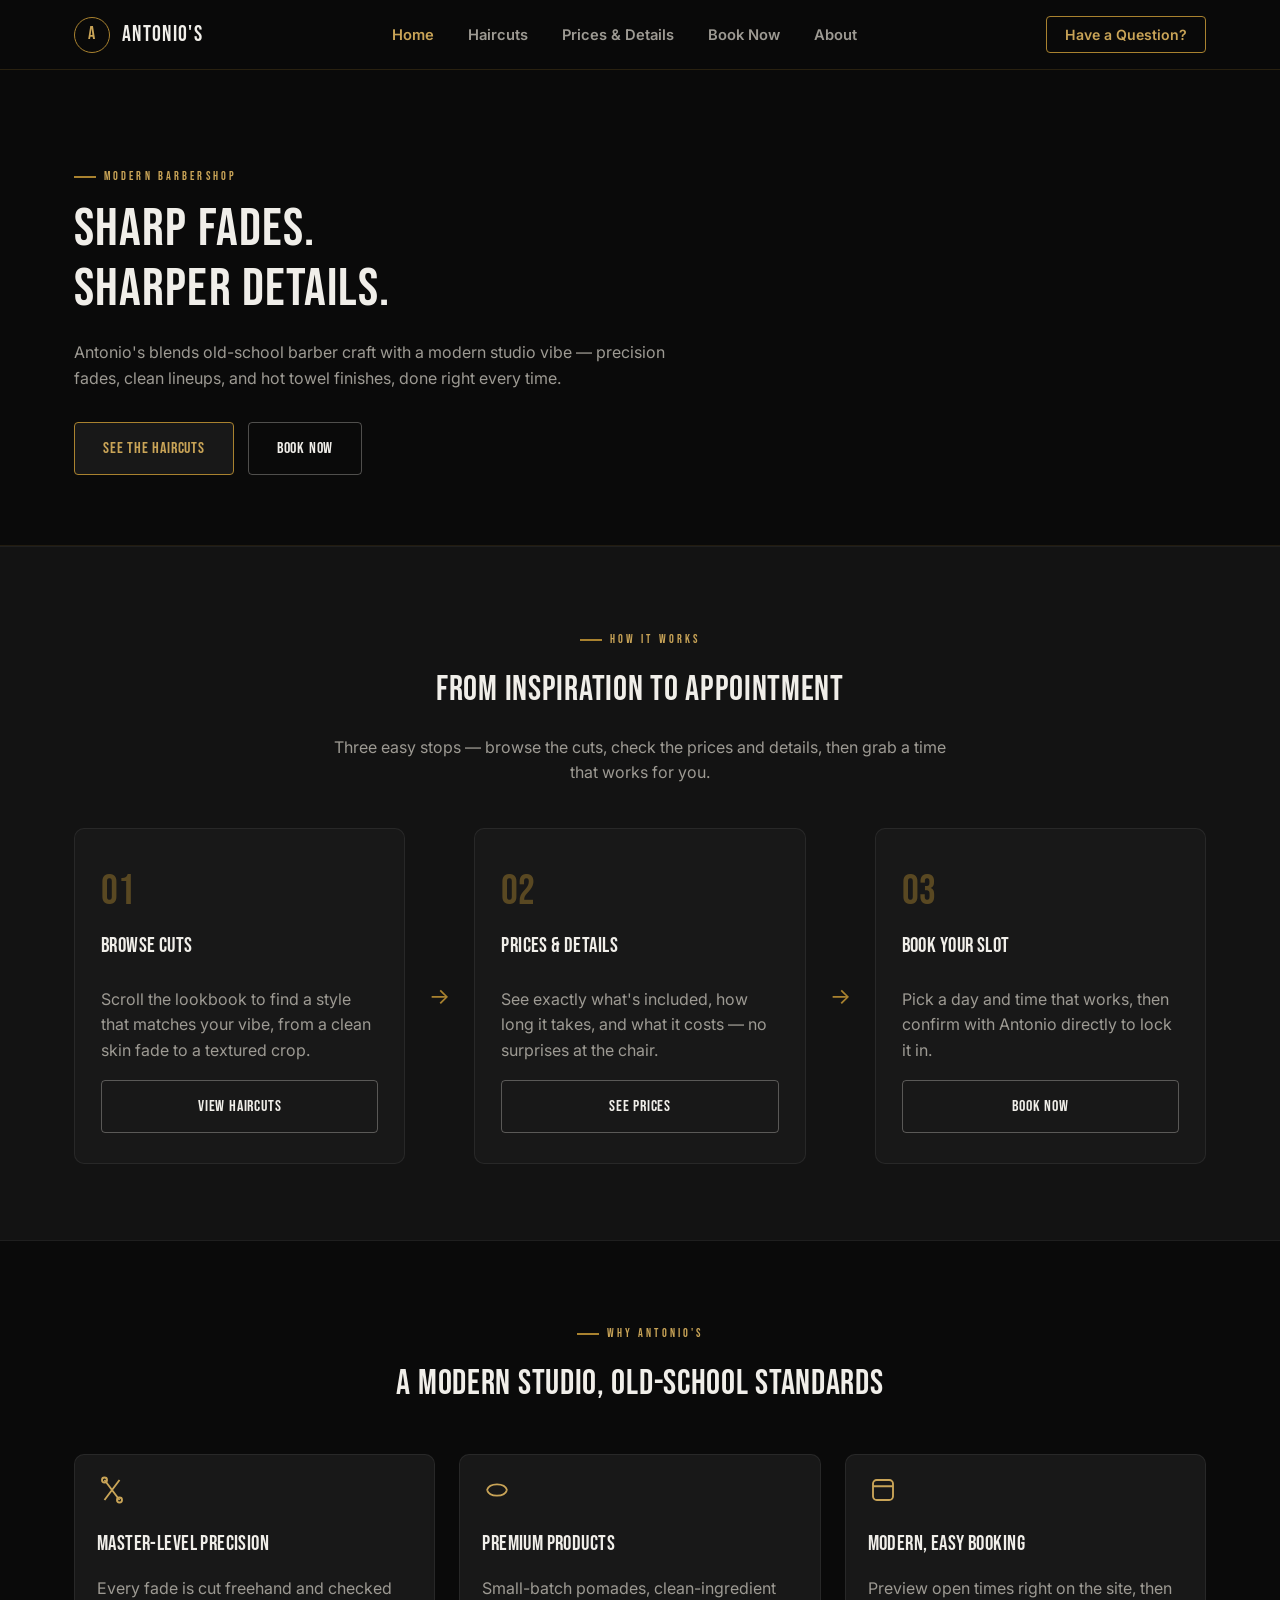
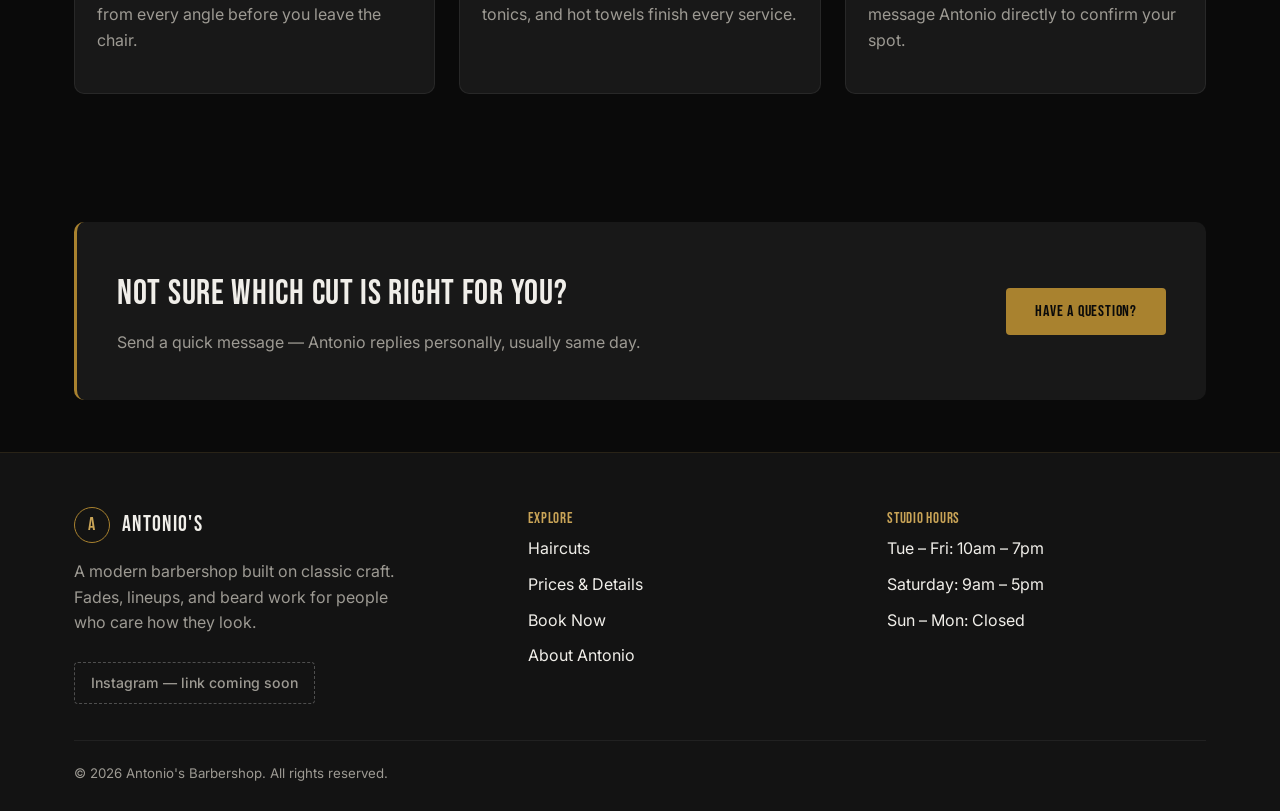
==== docs/index.html @ c4e2471e "version 2" ====
<!DOCTYPE html>
<html lang="en">
<head>
<meta charset="UTF-8">
<meta name="viewport" content="width=device-width, initial-scale=1.0">
<title>Antonio's Barbershop — Modern Cuts, Classic Craft</title>
<meta name="description" content="Antonio's Barbershop: browse haircuts, check prices, and book your next appointment.">
<link rel="icon" href="data:image/svg+xml,%3Csvg xmlns='http://www.w3.org/2000/svg' viewBox='0 0 100 100'%3E%3Crect width='100' height='100' rx='20' fill='%230a0a0a'/%3E%3Ccircle cx='50' cy='50' r='28' fill='none' stroke='%23a9822f' stroke-width='6'/%3E%3C/svg%3E">
<link rel="preconnect" href="https://fonts.googleapis.com">
<link rel="preconnect" href="https://fonts.gstatic.com" crossorigin>
<link href="https://fonts.googleapis.com/css2?family=Bebas+Neue&family=Inter:wght@400;500;600;700&display=swap" rel="stylesheet">
<link rel="stylesheet" href="css/style.css">
</head>
<body>

<header class="site-header">
  <nav class="nav">
    <a href="index.html" class="brand">
      <span class="brand-mark">A</span>
      ANTONIO'S
    </a>
    <ul class="nav-links">
      <li><a href="index.html">Home</a></li>
      <li><a href="haircuts.html">Haircuts</a></li>
      <li><a href="prices.html">Prices &amp; Details</a></li>
      <li><a href="booking.html">Book Now</a></li>
      <li><a href="about.html">About</a></li>
    </ul>
    <div class="nav-actions">
      <button class="nav-question" data-open-question type="button">Have a Question?</button>
      <button class="nav-toggle" aria-label="Toggle menu">☰</button>
    </div>
  </nav>
</header>

<main>

  <section class="hero">
    <div class="container">
      <div class="hero-content">
        <div class="eyebrow">Modern Barbershop</div>
        <h1>Sharp fades.<br>Sharper details.</h1>
        <p>Antonio's blends old-school barber craft with a modern studio
          vibe — precision fades, clean lineups, and hot towel finishes,
          done right every time.</p>
        <div class="hero-actions">
          <a href="haircuts.html" class="btn btn-primary">See the Haircuts</a>
          <a href="booking.html" class="btn btn-outline">Book Now</a>
        </div>
      </div>
    </div>
  </section>

  <section class="alt-bg">
    <div class="container">
      <div class="section-head">
        <div class="eyebrow" style="justify-content:center;">How It Works</div>
        <h2>From inspiration to appointment</h2>
        <p>Three easy stops — browse the cuts, check the prices and
          details, then grab a time that works for you.</p>
      </div>
      <div class="cycle">
        <a href="haircuts.html" class="cycle-step">
          <div class="num">01</div>
          <h3>Browse Cuts</h3>
          <p>Scroll the lookbook to find a style that matches your vibe,
            from a clean skin fade to a textured crop.</p>
          <span class="btn btn-outline btn-block">View Haircuts</span>
        </a>
        <div class="cycle-arrow">→</div>
        <a href="prices.html" class="cycle-step">
          <div class="num">02</div>
          <h3>Prices &amp; Details</h3>
          <p>See exactly what's included, how long it takes, and what
            it costs — no surprises at the chair.</p>
          <span class="btn btn-outline btn-block">See Prices</span>
        </a>
        <div class="cycle-arrow">→</div>
        <a href="booking.html" class="cycle-step">
          <div class="num">03</div>
          <h3>Book Your Slot</h3>
          <p>Pick a day and time that works, then confirm with Antonio
            directly to lock it in.</p>
          <span class="btn btn-outline btn-block">Book Now</span>
        </a>
      </div>
    </div>
  </section>

  <section>
    <div class="container">
      <div class="section-head">
        <div class="eyebrow" style="justify-content:center;">Why Antonio's</div>
        <h2>A modern studio, old-school standards</h2>
      </div>
      <div class="grid-3">
        <div class="card">
          <div class="card-body">
            <svg width="30" height="30" viewBox="0 0 24 24" fill="none" stroke="#c9a457" stroke-width="1.5"><path d="M6 4l12 16M18 4L6 20"/><circle cx="6" cy="4" r="2"/><circle cx="18" cy="20" r="2"/></svg>
            <h3 style="margin-top:14px;">Master-Level Precision</h3>
            <p>Every fade is cut freehand and checked from every angle
              before you leave the chair.</p>
          </div>
        </div>
        <div class="card">
          <div class="card-body">
            <svg width="30" height="30" viewBox="0 0 24 24" fill="none" stroke="#c9a457" stroke-width="1.5"><path d="M4 12c2-6 14-6 16 0M4 12c2 6 14 6 16 0"/></svg>
            <h3 style="margin-top:14px;">Premium Products</h3>
            <p>Small-batch pomades, clean-ingredient tonics, and hot
              towels finish every service.</p>
          </div>
        </div>
        <div class="card">
          <div class="card-body">
            <svg width="30" height="30" viewBox="0 0 24 24" fill="none" stroke="#c9a457" stroke-width="1.5"><rect x="4" y="4" width="16" height="16" rx="3"/><path d="M4 9h16"/></svg>
            <h3 style="margin-top:14px;">Modern, Easy Booking</h3>
            <p>Preview open times right on the site, then message
              Antonio directly to confirm your spot.</p>
          </div>
        </div>
      </div>
    </div>
  </section>

  <section class="section-tight">
    <div class="container">
      <div class="cta-banner">
        <div>
          <h2 style="margin-bottom:8px;">Not sure which cut is right for you?</h2>
          <p style="margin:0;">Send a quick message — Antonio replies personally, usually same day.</p>
        </div>
        <button class="btn btn-gold" data-open-question type="button">Have a Question?</button>
      </div>
    </div>
  </section>

</main>

<footer class="site-footer">
  <div class="container">
    <div class="footer-grid">
      <div>
        <div class="brand" style="margin-bottom:14px;">
          <span class="brand-mark">A</span>
          ANTONIO'S
        </div>
        <p>A modern barbershop built on classic craft. Fades, lineups,
          and beard work for people who care how they look.</p>
        <span class="social-link">Instagram — link coming soon</span>
      </div>
      <div>
        <h4>Explore</h4>
        <ul>
          <li><a href="haircuts.html">Haircuts</a></li>
          <li><a href="prices.html">Prices &amp; Details</a></li>
          <li><a href="booking.html">Book Now</a></li>
          <li><a href="about.html">About Antonio</a></li>
        </ul>
      </div>
      <div>
        <h4>Studio Hours</h4>
        <ul>
          <li>Tue – Fri: 10am – 7pm</li>
          <li>Saturday: 9am – 5pm</li>
          <li>Sun – Mon: Closed</li>
        </ul>
      </div>
    </div>
    <div class="footer-bottom">
      <span>© 2026 Antonio's Barbershop. All rights reserved.</span>
    </div>
  </div>
</footer>

<div class="modal-overlay" id="question-modal">
  <div class="modal">
    <button class="modal-close" data-close-question aria-label="Close">✕</button>
    <div class="eyebrow" style="justify-content:center;">Have a Question?</div>
    <h3>Message Antonio directly</h3>
    <p>The quickest way to ask about a style, a price, or availability
      will be a direct message on Instagram.</p>
    <span class="pending-note">Instagram link coming soon</span>
  </div>
</div>

<script src="js/main.js"></script>
</body>
</html>
---- docs/css/style.css ----
/* =========================================================
   Antonio's Barbershop — v2 stylesheet
   Palette: black + a single deep-gold accent. Kept deliberately
   plain — flat fills, no gradients, minimal motion.
   ========================================================= */

:root {
  --black: #0a0a0a;
  --black-soft: #131313;
  --black-card: #181818;
  --gold: #a9822f;
  --gold-soft: #c9a457;
  --white: #f0eee9;
  --grey: #9d9a93;

  --font-display: "Bebas Neue", "Oswald", sans-serif;
  --font-body: "Inter", "Segoe UI", sans-serif;

  --container: 1180px;
  --radius: 10px;
  --shadow: 0 12px 28px rgba(0, 0, 0, 0.35);
}

* { box-sizing: border-box; }

html { scroll-behavior: smooth; }

body {
  margin: 0;
  background: var(--black);
  color: var(--white);
  font-family: var(--font-body);
  line-height: 1.6;
  -webkit-font-smoothing: antialiased;
}

img { max-width: 100%; display: block; }

a { color: inherit; text-decoration: none; }

.container {
  max-width: var(--container);
  margin: 0 auto;
  padding: 0 24px;
}

h1, h2, h3, h4 {
  font-family: var(--font-display);
  letter-spacing: 0.02em;
  font-weight: 400;
  margin: 0 0 0.4em;
}

h1 { font-size: clamp(2.2rem, 5vw, 3.4rem); line-height: 1.1; }
h2 { font-size: clamp(1.7rem, 3vw, 2.2rem); }
h3 { font-size: 1.3rem; }

p { color: var(--grey); }

.eyebrow {
  display: inline-flex;
  align-items: center;
  gap: 8px;
  font-family: var(--font-display);
  letter-spacing: 0.25em;
  text-transform: uppercase;
  font-size: 0.78rem;
  color: var(--gold-soft);
  margin-bottom: 12px;
}

.eyebrow::before {
  content: "";
  width: 22px;
  height: 2px;
  background: var(--gold);
  display: inline-block;
}

/* ---------- Buttons ---------- */
.btn {
  display: inline-flex;
  align-items: center;
  gap: 8px;
  font-family: var(--font-display);
  letter-spacing: 0.05em;
  font-size: 1rem;
  padding: 13px 28px;
  border-radius: 4px;
  border: 1px solid transparent;
  cursor: pointer;
  transition: background 0.15s ease, color 0.15s ease, border-color 0.15s ease;
}

.btn-primary {
  background: var(--black-card);
  border-color: var(--gold);
  color: var(--gold-soft);
}
.btn-primary:hover { background: var(--gold); color: var(--black); }

.btn-gold {
  background: var(--gold);
  color: var(--black);
}
.btn-gold:hover { background: var(--gold-soft); }

.btn-outline {
  background: transparent;
  border-color: rgba(240, 238, 233, 0.3);
  color: var(--white);
}
.btn-outline:hover { border-color: var(--gold); color: var(--gold-soft); }

.btn-block { width: 100%; justify-content: center; }

.btn[disabled],
.btn.is-pending {
  opacity: 0.55;
  cursor: not-allowed;
}
.btn[disabled]:hover,
.btn.is-pending:hover { background: inherit; color: inherit; }

/* ---------- Header / Nav ---------- */
.site-header {
  position: sticky;
  top: 0;
  z-index: 100;
  background: rgba(10, 10, 10, 0.92);
  border-bottom: 1px solid rgba(169, 130, 47, 0.2);
}

.nav {
  display: flex;
  align-items: center;
  justify-content: space-between;
  padding: 16px 24px;
  max-width: var(--container);
  margin: 0 auto;
  position: relative;
}

.brand {
  display: flex;
  align-items: center;
  gap: 12px;
  font-family: var(--font-display);
  font-size: 1.4rem;
  letter-spacing: 0.06em;
}

.brand-mark {
  width: 36px;
  height: 36px;
  border-radius: 50%;
  border: 1px solid var(--gold);
  display: flex;
  align-items: center;
  justify-content: center;
  flex-shrink: 0;
  font-family: var(--font-display);
  color: var(--gold-soft);
  font-size: 1.1rem;
}

.nav-links {
  display: flex;
  align-items: center;
  gap: 6px;
  list-style: none;
  margin: 0;
  padding: 0;
}

.nav-links a {
  padding: 9px 14px;
  font-size: 0.92rem;
  font-weight: 600;
  border-radius: 4px;
  color: var(--grey);
  transition: color 0.15s ease, background 0.15s ease;
}

.nav-links a:hover { color: var(--white); }

.nav-links a.active { color: var(--gold-soft); }

.nav-actions { display: flex; align-items: center; gap: 12px; }

.nav-question {
  display: inline-flex;
  align-items: center;
  padding: 9px 18px;
  border-radius: 4px;
  border: 1px solid var(--gold);
  background: transparent;
  color: var(--gold-soft);
  font-weight: 600;
  font-size: 0.88rem;
  font-family: var(--font-body);
  white-space: nowrap;
  cursor: pointer;
  transition: background 0.15s ease, color 0.15s ease;
}
.nav-question:hover { background: var(--gold); color: var(--black); }

.nav-toggle {
  display: none;
  background: none;
  border: 1px solid rgba(240,238,233,0.25);
  border-radius: 4px;
  width: 40px;
  height: 40px;
  color: var(--white);
  font-size: 1.2rem;
  cursor: pointer;
}

/* ---------- Sections ---------- */
section { padding: 76px 0; }

.section-tight { padding: 52px 0; }

.section-head {
  text-align: center;
  max-width: 620px;
  margin: 0 auto 42px;
}

.alt-bg {
  background: var(--black-soft);
  border-top: 1px solid rgba(255,255,255,0.05);
  border-bottom: 1px solid rgba(255,255,255,0.05);
}

/* ---------- Hero ---------- */
.hero {
  padding: 90px 0 70px;
  border-bottom: 1px solid rgba(169, 130, 47, 0.15);
}

.hero-content { max-width: 640px; }

.hero-actions { display: flex; gap: 14px; flex-wrap: wrap; margin-top: 30px; }

/* ---------- Cycle / step cards ---------- */
.cycle {
  display: grid;
  grid-template-columns: repeat(3, 1fr);
  gap: 24px;
  align-items: stretch;
}

.cycle-step {
  background: var(--black-card);
  border: 1px solid rgba(255,255,255,0.07);
  border-radius: var(--radius);
  padding: 30px 26px;
  position: relative;
  display: flex;
  flex-direction: column;
  transition: border-color 0.15s ease;
}
.cycle-step:hover { border-color: rgba(169, 130, 47, 0.4); }

.cycle-step .num {
  font-family: var(--font-display);
  font-size: 2.6rem;
  color: rgba(169, 130, 47, 0.45);
  margin-bottom: 4px;
}

.cycle-step p { flex-grow: 1; }

.cycle-arrow {
  display: none;
  align-items: center;
  justify-content: center;
  color: var(--gold);
  font-size: 1.4rem;
}

@media (min-width: 800px) {
  .cycle { grid-template-columns: 1fr auto 1fr auto 1fr; }
  .cycle-arrow { display: flex; }
}

/* ---------- Cards / grids ---------- */
.grid-3 { display: grid; grid-template-columns: repeat(3, 1fr); gap: 24px; }
.grid-2 { display: grid; grid-template-columns: repeat(2, 1fr); gap: 24px; }

.card {
  background: var(--black-card);
  border: 1px solid rgba(255,255,255,0.07);
  border-radius: var(--radius);
  overflow: hidden;
  transition: border-color 0.15s ease;
}

.card:hover { border-color: rgba(169, 130, 47, 0.4); }

/* Image placeholders — real photography drops in here later.
   Each slot has a stable ID so specific files can be mapped to it. */
.img-slot {
  aspect-ratio: 4/3;
  display: flex;
  flex-direction: column;
  align-items: center;
  justify-content: center;
  gap: 10px;
  border-bottom: 1px dashed rgba(255,255,255,0.15);
  background: var(--black-soft);
  color: var(--grey);
}

.img-slot svg { width: 30px; height: 30px; opacity: 0.7; }

.img-slot .slot-id {
  font-family: var(--font-display);
  letter-spacing: 0.06em;
  font-size: 0.78rem;
  color: var(--gold-soft);
  text-transform: uppercase;
}

.img-slot .slot-label { font-size: 0.78rem; }

.card-body { padding: 20px 22px 24px; }
.card-body h3 { margin-bottom: 6px; }
.card-tag {
  display: inline-block;
  font-size: 0.7rem;
  letter-spacing: 0.06em;
  text-transform: uppercase;
  color: var(--gold-soft);
  background: rgba(169, 130, 47, 0.12);
  padding: 4px 10px;
  border-radius: 4px;
  margin-bottom: 10px;
}

/* ---------- Pricing ---------- */
.price-table {
  width: 100%;
  border-collapse: collapse;
  background: var(--black-card);
  border-radius: var(--radius);
  overflow: hidden;
}
.price-table th, .price-table td {
  padding: 16px 22px;
  text-align: left;
  border-bottom: 1px solid rgba(255,255,255,0.06);
}
.price-table th {
  font-family: var(--font-display);
  letter-spacing: 0.05em;
  color: var(--gold-soft);
  background: rgba(169, 130, 47, 0.06);
  font-weight: 400;
}
.price-table tr:last-child td { border-bottom: none; }
.price-table td.price {
  font-family: var(--font-display);
  font-size: 1.2rem;
  color: var(--white);
  white-space: nowrap;
}

.addon-list { list-style: none; padding: 0; margin: 0; display: grid; gap: 10px; }
.addon-list li {
  display: flex;
  justify-content: space-between;
  padding: 13px 18px;
  background: var(--black-card);
  border: 1px solid rgba(255,255,255,0.07);
  border-radius: var(--radius);
}
.addon-list li span:last-child { color: var(--gold-soft); font-family: var(--font-display); }

.price-note-wide {
  display: flex;
  gap: 16px;
  align-items: flex-start;
  background: var(--black-card);
  border-left: 3px solid var(--gold);
  border-radius: var(--radius);
  padding: 26px 30px;
  margin-top: 34px;
}
.price-note-wide h4 {
  margin: 0 0 6px;
  color: var(--gold-soft);
  font-family: var(--font-display);
  letter-spacing: 0.04em;
  font-size: 1.1rem;
}
.price-note-wide p { margin: 0; max-width: 760px; }

/* ---------- Booking / calendar ---------- */
.booking-shell {
  display: grid;
  grid-template-columns: 1.3fr 1fr;
  gap: 30px;
  align-items: start;
}

.calendar {
  background: var(--black-card);
  border: 1px solid rgba(255,255,255,0.08);
  border-radius: var(--radius);
  padding: 24px;
}

.calendar-head {
  display: flex;
  align-items: center;
  justify-content: space-between;
  margin-bottom: 18px;
}

.calendar-head button {
  background: transparent;
  border: 1px solid rgba(255,255,255,0.1);
  color: var(--white);
  width: 34px;
  height: 34px;
  border-radius: 4px;
  cursor: pointer;
  font-size: 1rem;
}
.calendar-head button:hover { border-color: var(--gold); color: var(--gold-soft); }

.calendar-grid {
  display: grid;
  grid-template-columns: repeat(7, 1fr);
  gap: 8px;
}

.calendar-grid .dow {
  text-align: center;
  font-size: 0.7rem;
  letter-spacing: 0.05em;
  text-transform: uppercase;
  color: var(--grey);
  padding-bottom: 6px;
}

.day-cell {
  aspect-ratio: 1;
  display: flex;
  align-items: center;
  justify-content: center;
  border-radius: 4px;
  font-size: 0.88rem;
  background: rgba(255,255,255,0.03);
  color: var(--grey);
  cursor: default;
}

.day-cell.available {
  background: rgba(169, 130, 47, 0.12);
  color: var(--white);
  cursor: pointer;
  border: 1px solid transparent;
  transition: border-color .15s ease;
}
.day-cell.available:hover { border-color: var(--gold); }
.day-cell.selected {
  background: var(--gold);
  color: var(--black);
  font-weight: 700;
}
.day-cell.empty { visibility: hidden; }

.slots {
  background: var(--black-card);
  border: 1px solid rgba(255,255,255,0.08);
  border-radius: var(--radius);
  padding: 24px;
}

.slot-grid {
  display: grid;
  grid-template-columns: repeat(3, 1fr);
  gap: 10px;
  margin: 16px 0 22px;
}

.slot {
  padding: 10px 6px;
  text-align: center;
  border-radius: 4px;
  background: rgba(255,255,255,0.04);
  border: 1px solid rgba(255,255,255,0.08);
  color: var(--grey);
  font-size: 0.88rem;
  cursor: pointer;
  transition: border-color .15s ease, color .15s ease;
}
.slot:hover { border-color: var(--gold); color: var(--white); }
.slot.selected {
  background: rgba(169, 130, 47, 0.2);
  border-color: var(--gold);
  color: var(--white);
}
.slot.taken {
  opacity: 0.35;
  text-decoration: line-through;
  cursor: not-allowed;
}

.booking-summary {
  border-top: 1px dashed rgba(255,255,255,0.15);
  padding-top: 16px;
  font-size: 0.94rem;
}
.booking-summary strong { color: var(--gold-soft); }

.gcal-note {
  display: flex;
  gap: 12px;
  align-items: flex-start;
  font-size: 0.84rem;
  color: var(--grey);
  background: rgba(255,255,255,0.03);
  border-radius: var(--radius);
  padding: 14px 16px;
  margin-top: 18px;
}

.pending-note {
  display: inline-flex;
  align-items: center;
  gap: 8px;
  font-size: 0.84rem;
  color: var(--grey);
  border: 1px dashed rgba(255,255,255,0.2);
  border-radius: 4px;
  padding: 10px 16px;
}

/* ---------- About ---------- */
.about-shell {
  display: grid;
  grid-template-columns: 0.8fr 1.2fr;
  gap: 44px;
  align-items: start;
}

.bio-placeholder {
  font-style: italic;
  color: var(--grey);
  border-left: 2px solid rgba(169, 130, 47, 0.4);
  padding-left: 18px;
}

/* ---------- CTA banner ---------- */
.cta-banner {
  background: var(--black-card);
  border-left: 3px solid var(--gold);
  border-radius: var(--radius);
  padding: 44px 40px;
  display: flex;
  align-items: center;
  justify-content: space-between;
  gap: 26px;
  flex-wrap: wrap;
}

/* ---------- Footer ---------- */
.site-footer {
  background: var(--black-soft);
  border-top: 1px solid rgba(169, 130, 47, 0.15);
  padding: 54px 0 26px;
}

.footer-grid {
  display: grid;
  grid-template-columns: 1.3fr 1fr 1fr;
  gap: 40px;
  margin-bottom: 36px;
}

.footer-grid h4 { color: var(--gold-soft); font-size: 0.92rem; letter-spacing: 0.05em; }
.footer-grid ul { list-style: none; padding: 0; margin: 0; display: grid; gap: 10px; }
.footer-grid a:hover { color: var(--gold-soft); }
.footer-grid p { max-width: 320px; }

.social-link {
  display: inline-flex;
  align-items: center;
  gap: 8px;
  padding: 9px 16px;
  border-radius: 4px;
  border: 1px dashed rgba(255,255,255,0.25);
  color: var(--grey);
  font-weight: 500;
  font-size: 0.88rem;
  margin-top: 10px;
}

.footer-bottom {
  border-top: 1px solid rgba(255,255,255,0.06);
  padding-top: 22px;
  display: flex;
  justify-content: space-between;
  flex-wrap: wrap;
  gap: 10px;
  font-size: 0.83rem;
  color: var(--grey);
}

/* ---------- Question modal ---------- */
.modal-overlay {
  position: fixed;
  inset: 0;
  background: rgba(5,5,5,0.8);
  display: none;
  align-items: center;
  justify-content: center;
  z-index: 200;
  padding: 20px;
}
.modal-overlay.open { display: flex; }

.modal {
  background: var(--black-card);
  border: 1px solid rgba(169, 130, 47, 0.3);
  border-radius: var(--radius);
  max-width: 400px;
  width: 100%;
  padding: 32px;
  text-align: center;
  position: relative;
  box-shadow: var(--shadow);
}

.modal-close {
  position: absolute;
  top: 14px;
  right: 14px;
  background: none;
  border: none;
  color: var(--grey);
  font-size: 1.3rem;
  cursor: pointer;
}
.modal-close:hover { color: var(--white); }

.modal .pending-note { margin-top: 18px; }

/* ---------- Responsive ---------- */
@media (max-width: 900px) {
  .about-shell, .booking-shell { grid-template-columns: 1fr; }
  .grid-3 { grid-template-columns: repeat(2, 1fr); }
  .footer-grid { grid-template-columns: 1fr; }
  .cycle { grid-template-columns: 1fr; }
}

@media (max-width: 720px) {
  .nav-links, .nav-actions .btn-outline { display: none; }
  .nav-toggle { display: flex; align-items: center; justify-content: center; }
  .nav.open .nav-links {
    display: flex;
    flex-direction: column;
    position: absolute;
    top: 100%;
    left: 0;
    right: 0;
    background: var(--black-soft);
    padding: 16px 24px 24px;
    border-bottom: 1px solid rgba(169,130,47,0.15);
  }
  .grid-3, .grid-2 { grid-template-columns: 1fr; }
  .cta-banner { padding: 34px 24px; }
  .slot-grid { grid-template-columns: repeat(2, 1fr); }
}
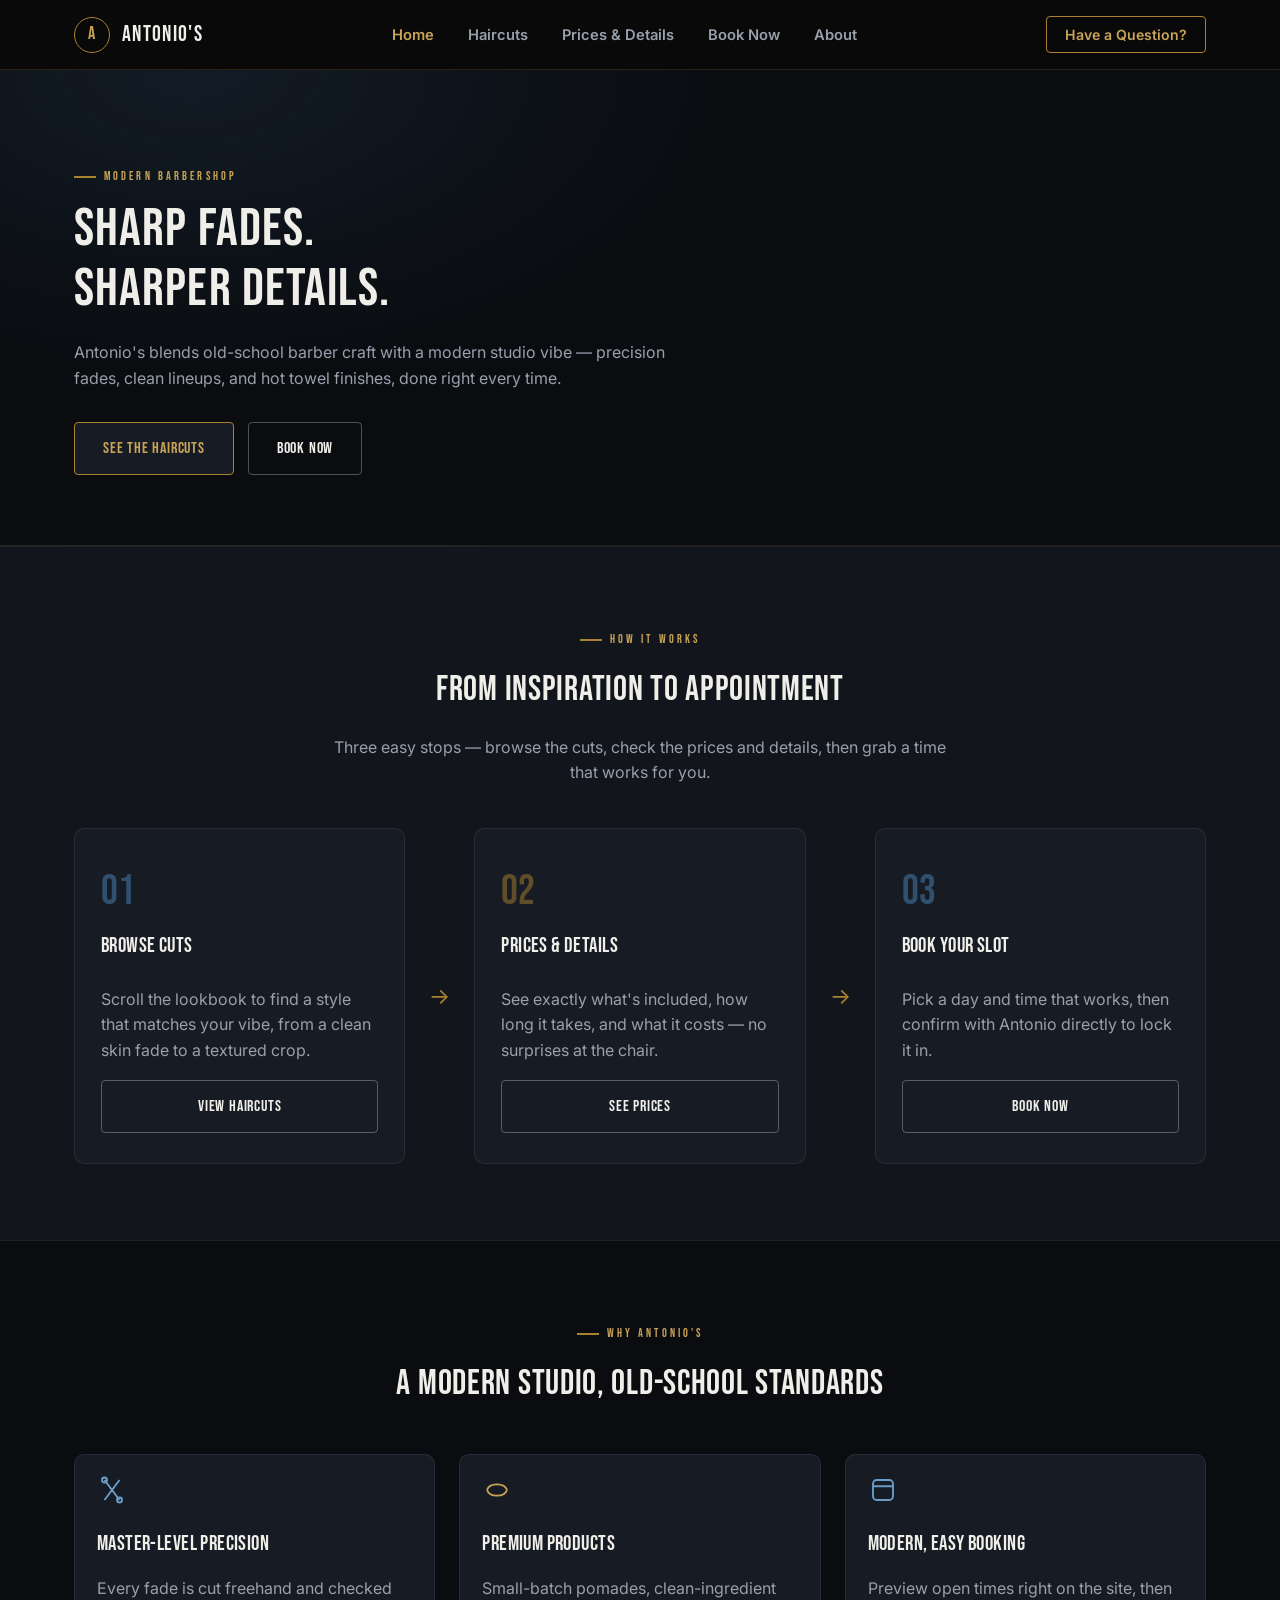
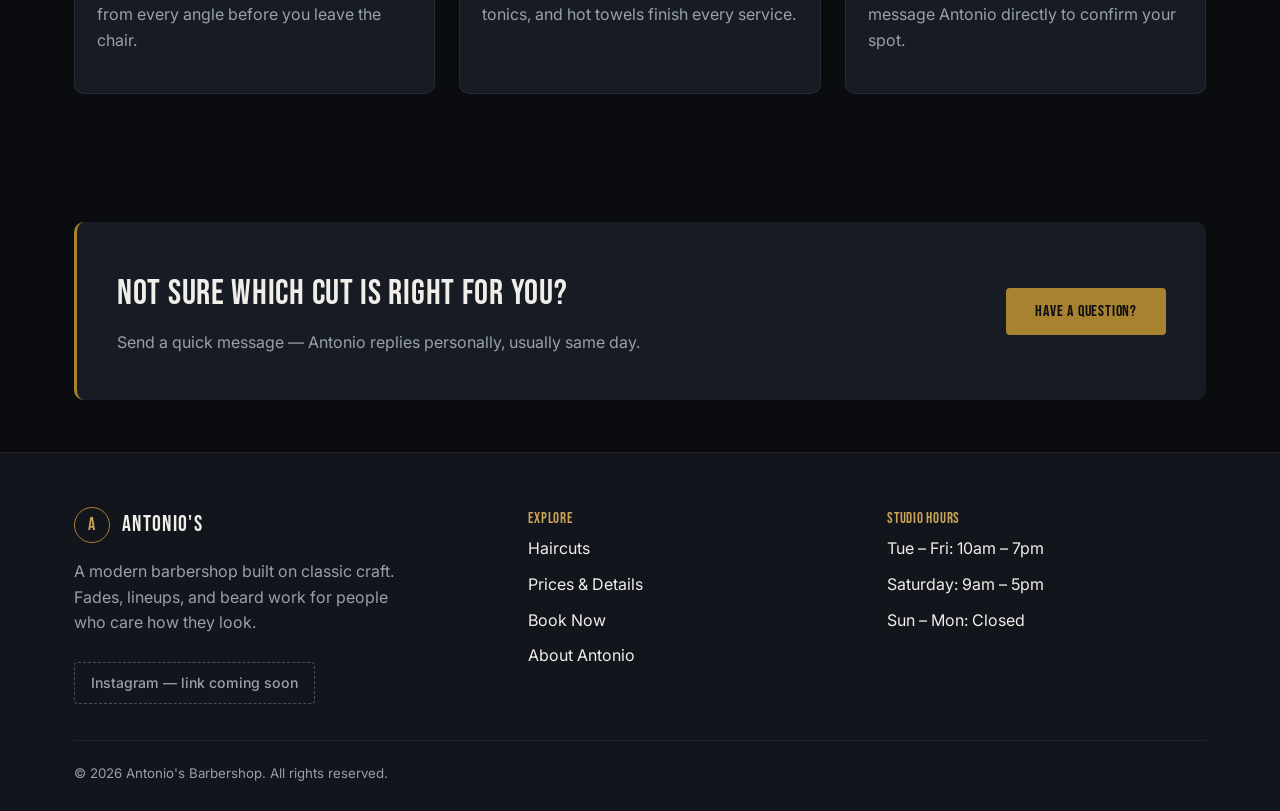
==== commit 5756f072: "V2.1, added blue to the color scheme" ====
--- a/docs/index.html
+++ b/docs/index.html
@@ -96,7 +96,7 @@
       <div class="grid-3">
         <div class="card">
           <div class="card-body">
-            <svg width="30" height="30" viewBox="0 0 24 24" fill="none" stroke="#c9a457" stroke-width="1.5"><path d="M6 4l12 16M18 4L6 20"/><circle cx="6" cy="4" r="2"/><circle cx="18" cy="20" r="2"/></svg>
+            <svg width="30" height="30" viewBox="0 0 24 24" fill="none" stroke="#6a9dc9" stroke-width="1.5"><path d="M6 4l12 16M18 4L6 20"/><circle cx="6" cy="4" r="2"/><circle cx="18" cy="20" r="2"/></svg>
             <h3 style="margin-top:14px;">Master-Level Precision</h3>
             <p>Every fade is cut freehand and checked from every angle
               before you leave the chair.</p>
@@ -112,7 +112,7 @@
         </div>
         <div class="card">
           <div class="card-body">
-            <svg width="30" height="30" viewBox="0 0 24 24" fill="none" stroke="#c9a457" stroke-width="1.5"><rect x="4" y="4" width="16" height="16" rx="3"/><path d="M4 9h16"/></svg>
+            <svg width="30" height="30" viewBox="0 0 24 24" fill="none" stroke="#6a9dc9" stroke-width="1.5"><rect x="4" y="4" width="16" height="16" rx="3"/><path d="M4 9h16"/></svg>
             <h3 style="margin-top:14px;">Modern, Easy Booking</h3>
             <p>Preview open times right on the site, then message
               Antonio directly to confirm your spot.</p>
--- a/docs/css/style.css
+++ b/docs/css/style.css
@@ -1,17 +1,20 @@
 /* =========================================================
-   Antonio's Barbershop — v2 stylesheet
-   Palette: black + a single deep-gold accent. Kept deliberately
-   plain — flat fills, no gradients, minimal motion.
+   Antonio's Barbershop — v3 stylesheet
+   Palette: near-black (cool undertone) with two accents — deep
+   gold (brand / primary actions) and a muted blue (availability /
+   secondary pops). Still flat fills, no gradients, minimal motion.
    ========================================================= */
 
 :root {
-  --black: #0a0a0a;
-  --black-soft: #131313;
-  --black-card: #181818;
+  --black: #0a0c10;
+  --black-soft: #12151c;
+  --black-card: #171b24;
   --gold: #a9822f;
   --gold-soft: #c9a457;
+  --blue: #3d6d99;
+  --blue-soft: #6a9dc9;
   --white: #f0eee9;
-  --grey: #9d9a93;
+  --grey: #98a0ab;
 
   --font-display: "Bebas Neue", "Oswald", sans-serif;
   --font-body: "Inter", "Segoe UI", sans-serif;
@@ -182,7 +185,7 @@
   transition: color 0.15s ease, background 0.15s ease;
 }
 
-.nav-links a:hover { color: var(--white); }
+.nav-links a:hover { color: var(--blue-soft); }
 
 .nav-links a.active { color: var(--gold-soft); }
 
@@ -238,6 +241,7 @@
 .hero {
   padding: 90px 0 70px;
   border-bottom: 1px solid rgba(169, 130, 47, 0.15);
+  background: radial-gradient(ellipse 900px 500px at 15% 0%, rgba(61, 109, 153, 0.16), transparent 60%);
 }
 
 .hero-content { max-width: 640px; }
@@ -267,8 +271,13 @@
 .cycle-step .num {
   font-family: var(--font-display);
   font-size: 2.6rem;
-  color: rgba(169, 130, 47, 0.45);
+  color: rgba(169, 130, 47, 0.5);
   margin-bottom: 4px;
+}
+
+.cycle-step:nth-of-type(1) .num,
+.cycle-step:nth-of-type(3) .num {
+  color: rgba(61, 109, 153, 0.65);
 }
 
 .cycle-step p { flex-grow: 1; }
@@ -340,6 +349,11 @@
   margin-bottom: 10px;
 }
 
+.card-tag--blue {
+  color: var(--blue-soft);
+  background: rgba(61, 109, 153, 0.16);
+}
+
 /* ---------- Pricing ---------- */
 .price-table {
   width: 100%;
@@ -378,6 +392,7 @@
   border-radius: var(--radius);
 }
 .addon-list li span:last-child { color: var(--gold-soft); font-family: var(--font-display); }
+.addon-list li span.check { color: var(--blue-soft); font-family: var(--font-body); font-weight: 600; }
 
 .price-note-wide {
   display: flex;
@@ -460,13 +475,13 @@
 }
 
 .day-cell.available {
-  background: rgba(169, 130, 47, 0.12);
+  background: rgba(61, 109, 153, 0.18);
   color: var(--white);
   cursor: pointer;
   border: 1px solid transparent;
   transition: border-color .15s ease;
 }
-.day-cell.available:hover { border-color: var(--gold); }
+.day-cell.available:hover { border-color: var(--blue-soft); }
 .day-cell.selected {
   background: var(--gold);
   color: var(--black);
@@ -499,7 +514,7 @@
   cursor: pointer;
   transition: border-color .15s ease, color .15s ease;
 }
-.slot:hover { border-color: var(--gold); color: var(--white); }
+.slot:hover { border-color: var(--blue-soft); color: var(--white); }
 .slot.selected {
   background: rgba(169, 130, 47, 0.2);
   border-color: var(--gold);
@@ -524,7 +539,8 @@
   align-items: flex-start;
   font-size: 0.84rem;
   color: var(--grey);
-  background: rgba(255,255,255,0.03);
+  background: rgba(61, 109, 153, 0.08);
+  border-left: 2px solid var(--blue);
   border-radius: var(--radius);
   padding: 14px 16px;
   margin-top: 18px;
